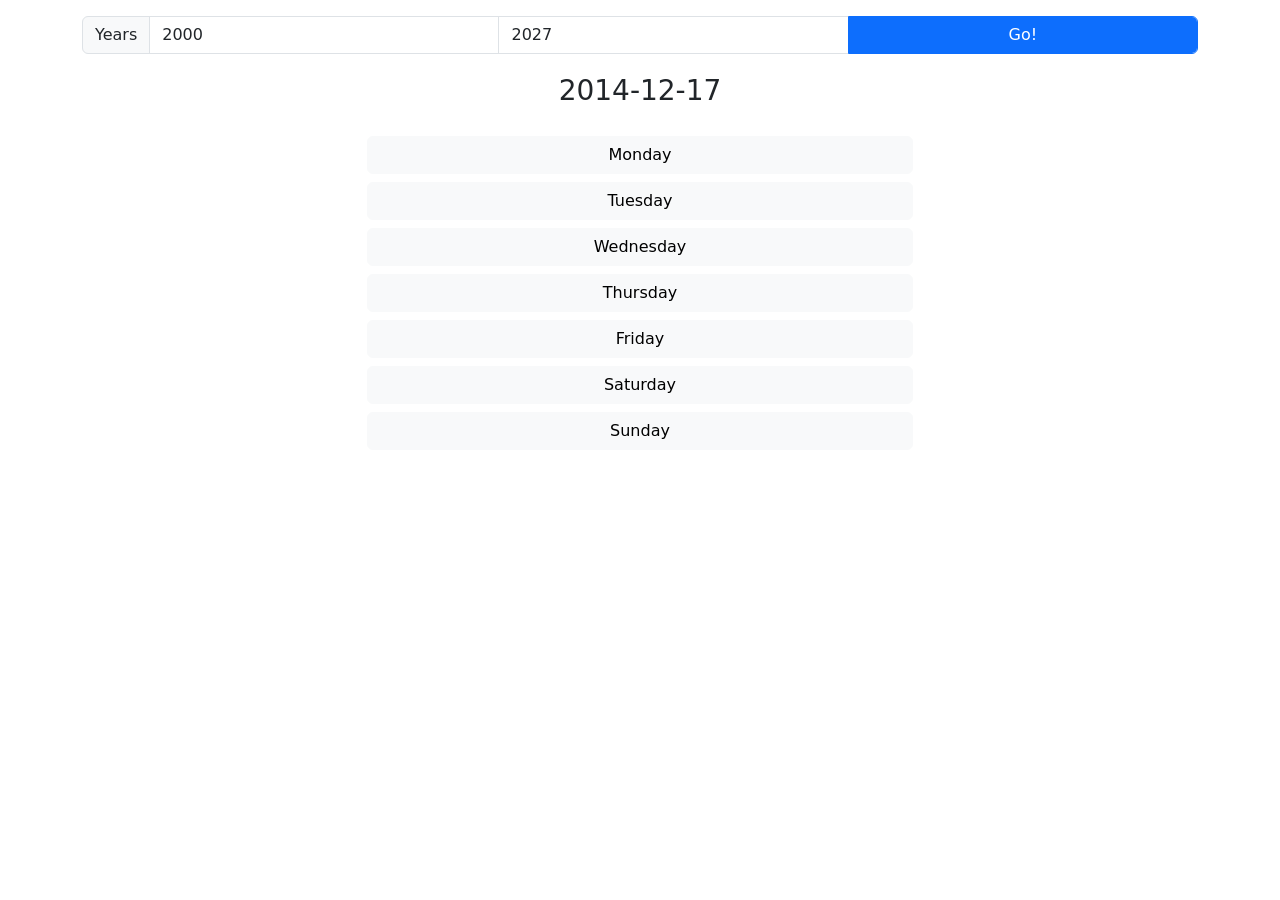
==== index.html @ c431f47e "prettify" ====
<!doctype html>
<html lang="en">
  <head>
    <meta charset="utf-8">
    <meta name="viewport" content="width=device-width, initial-scale=1">
    <title>Bootstrap demo</title>
    <link href="https://cdn.jsdelivr.net/npm/bootstrap@5.3.2/dist/css/bootstrap.min.css" rel="stylesheet" integrity="sha384-T3c6CoIi6uLrA9TneNEoa7RxnatzjcDSCmG1MXxSR1GAsXEV/Dwwykc2MPK8M2HN" crossorigin="anonymous">
  </head>
  <body>
    <div class="container mt-3">
        <div class="input-group mt-3">
            <span class="input-group-text">Years</span>
            <input type="text" aria-label="Year from" class="form-control" id="yearFrom" value="2000">
            <input type="text" aria-label="Year to" class="form-control" id="yearTo" value="2027">
            <button type="button" class="form-control btn btn-primary" onClick="generate()">Go!</button>
          </div>


        <div class="mt-3 fs-3 text-center" id="date"></div>

        <div class="container text-center mt-3" id="solutions">
            <button type="button" class="w-50 mt-2 btn btn-light" onclick="check(this)">Monday</button>
            <button type="button" class="w-50 mt-2 btn btn-light" onclick="check(this)">Tuesday</button>
            <button type="button" class="w-50 mt-2 btn btn-light" onclick="check(this)">Wednesday</button>
            <button type="button" class="w-50 mt-2 btn btn-light" onclick="check(this)">Thursday</button>
            <button type="button" class="w-50 mt-2 btn btn-light" onclick="check(this)">Friday</button>
            <button type="button" class="w-50 mt-2 btn btn-light" onclick="check(this)">Saturday</button>
            <button type="button" class="w-50 mt-2 btn btn-light" onclick="check(this)">Sunday</button>
        </div>

        <div id="solution" class="d-none"></div>
    </div>
    <script src="calendar-trick.js"></script>
    <script src="https://cdn.jsdelivr.net/npm/bootstrap@5.3.2/dist/js/bootstrap.bundle.min.js" integrity="sha384-C6RzsynM9kWDrMNeT87bh95OGNyZPhcTNXj1NW7RuBCsyN/o0jlpcV8Qyq46cDfL" crossorigin="anonymous"></script>
  </body>
</html>
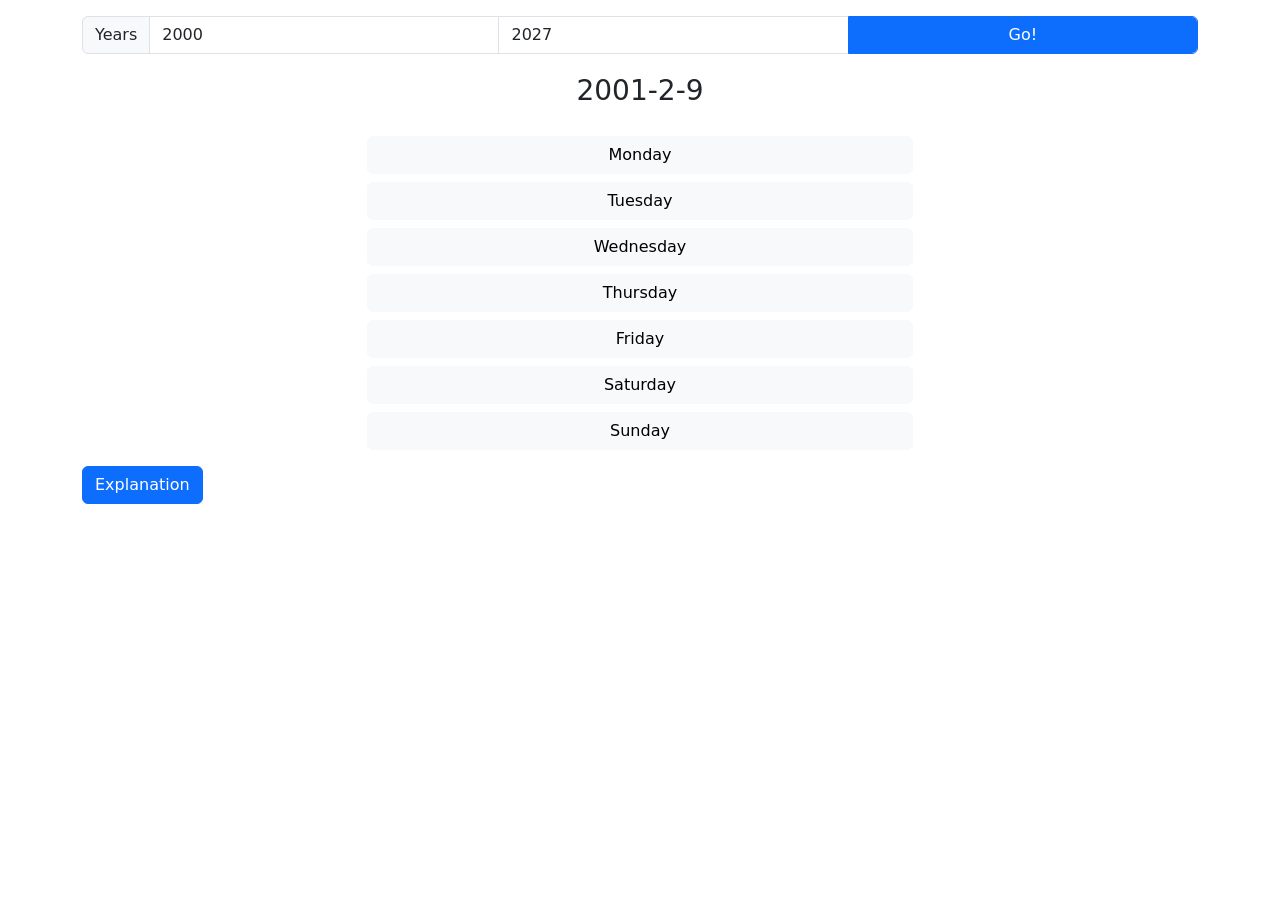
==== commit b1b49c56: "show help" ====
--- a/index.html
+++ b/index.html
@@ -28,7 +28,11 @@
             <button type="button" class="w-50 mt-2 btn btn-light" onclick="check(this)">Sunday</button>
         </div>
 
+        <button type="button" class="btn btn-primary mt-3" onclick="showHelp()">Explanation</button>
+        <p id="help" class="mt-3 ps-6"></p>
+
         <div id="solution" class="d-none"></div>
+
     </div>
     <script src="calendar-trick.js"></script>
     <script src="https://cdn.jsdelivr.net/npm/bootstrap@5.3.2/dist/js/bootstrap.bundle.min.js" integrity="sha384-C6RzsynM9kWDrMNeT87bh95OGNyZPhcTNXj1NW7RuBCsyN/o0jlpcV8Qyq46cDfL" crossorigin="anonymous"></script>
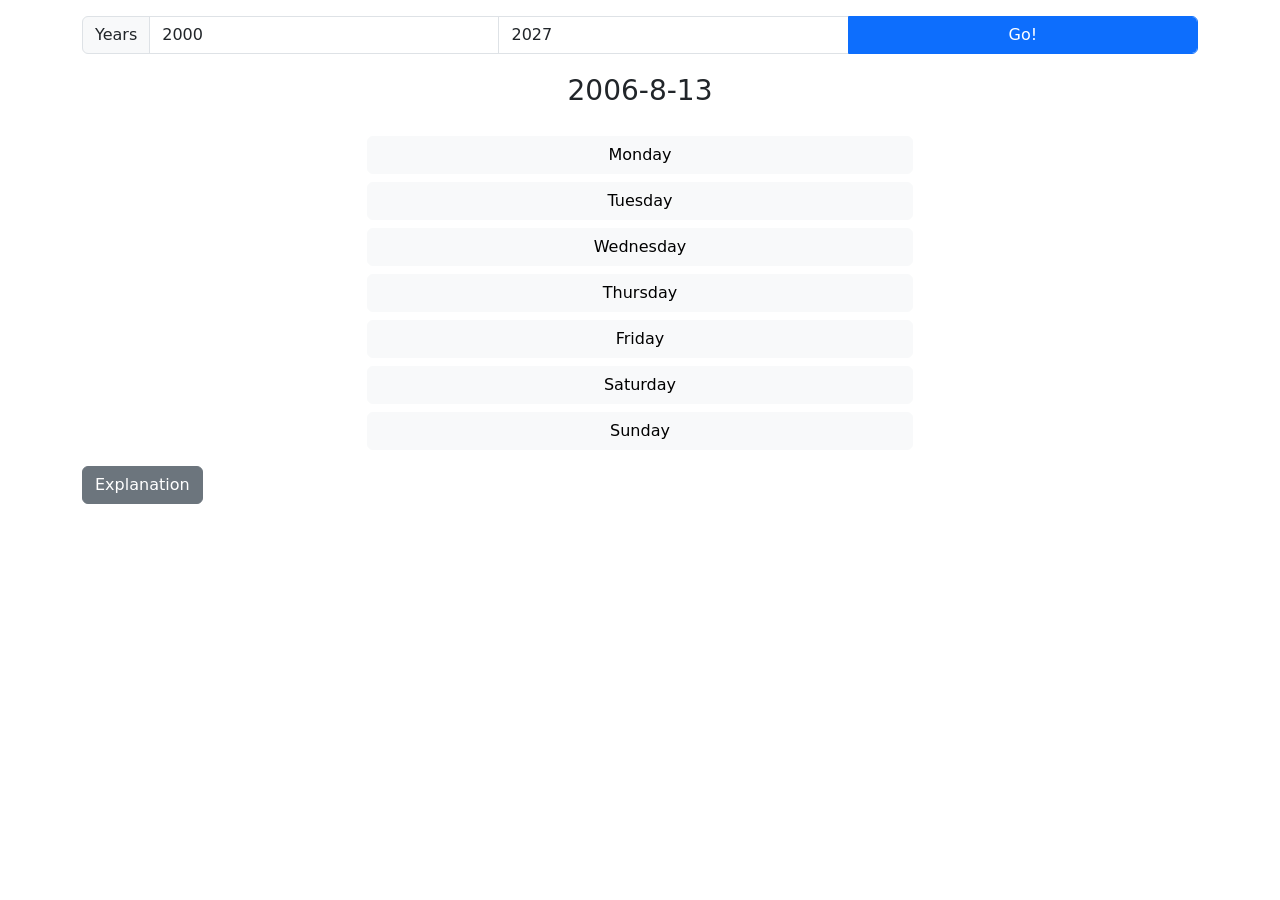
==== commit 6c6384aa: "change color" ====
--- a/index.html
+++ b/index.html
@@ -3,7 +3,7 @@
   <head>
     <meta charset="utf-8">
     <meta name="viewport" content="width=device-width, initial-scale=1">
-    <title>Bootstrap demo</title>
+    <title>Calendar Trick</title>
     <link href="https://cdn.jsdelivr.net/npm/bootstrap@5.3.2/dist/css/bootstrap.min.css" rel="stylesheet" integrity="sha384-T3c6CoIi6uLrA9TneNEoa7RxnatzjcDSCmG1MXxSR1GAsXEV/Dwwykc2MPK8M2HN" crossorigin="anonymous">
   </head>
   <body>
@@ -12,7 +12,7 @@
             <span class="input-group-text">Years</span>
             <input type="text" aria-label="Year from" class="form-control" id="yearFrom" value="2000">
             <input type="text" aria-label="Year to" class="form-control" id="yearTo" value="2027">
-            <button type="button" class="form-control btn btn-primary" onClick="generate()">Go!</button>
+            <button id="btn-go" type="button" class="form-control btn btn-primary" onClick="generate()">Go!</button>
           </div>
 
 
@@ -28,7 +28,7 @@
             <button type="button" class="w-50 mt-2 btn btn-light" onclick="check(this)">Sunday</button>
         </div>
 
-        <button type="button" class="btn btn-primary mt-3" onclick="showHelp()">Explanation</button>
+        <button type="button" class="btn btn-secondary mt-3" onclick="showHelp()">Explanation</button>
         <p id="help" class="mt-3 ps-6"></p>
 
         <div id="solution" class="d-none"></div>
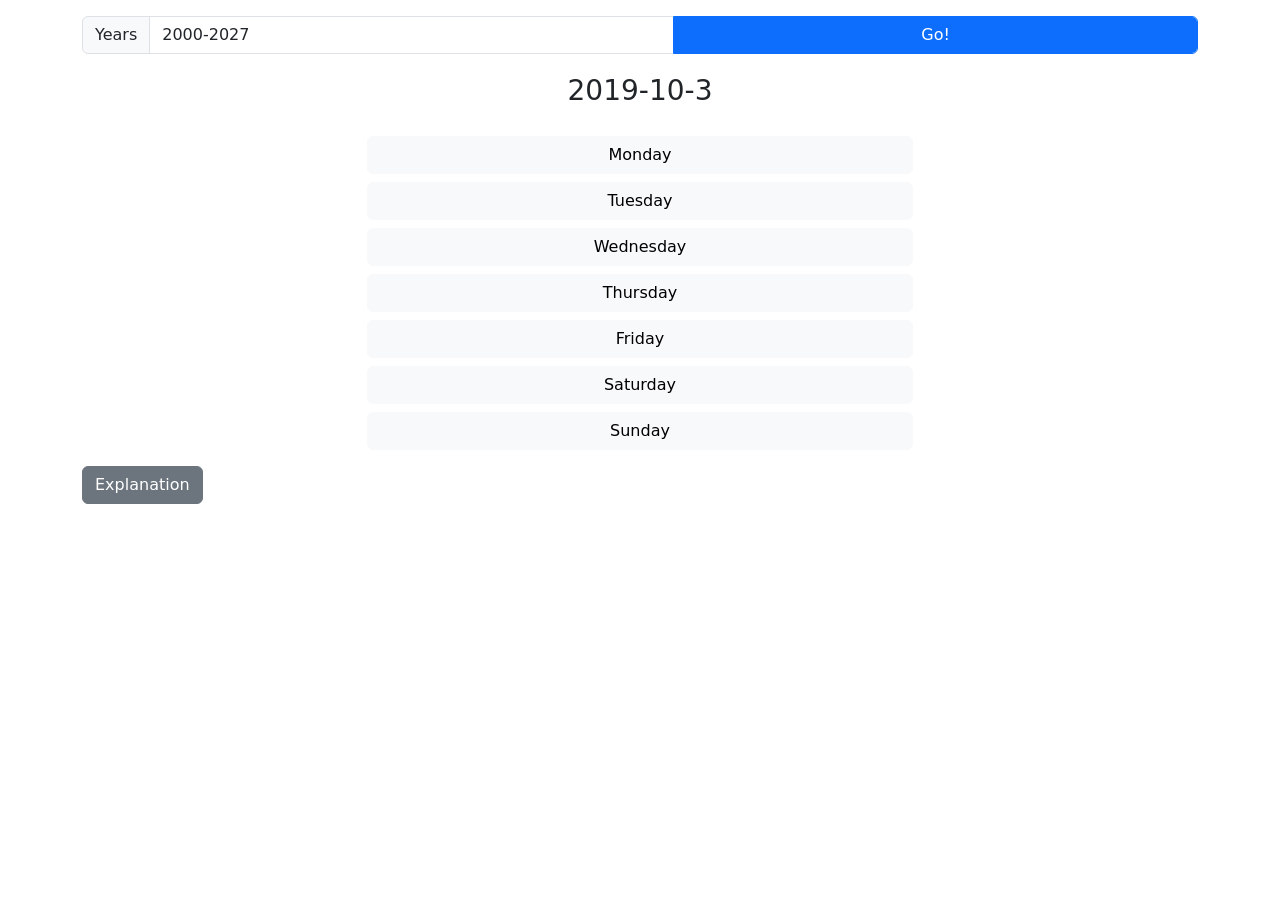
==== commit df0940d8: "use variable years input" ====
--- a/index.html
+++ b/index.html
@@ -10,11 +10,9 @@
     <div class="container mt-3">
         <div class="input-group mt-3">
             <span class="input-group-text">Years</span>
-            <input type="text" aria-label="Year from" class="form-control" id="yearFrom" value="2000">
-            <input type="text" aria-label="Year to" class="form-control" id="yearTo" value="2027">
+            <input type="text" aria-label="Years" class="form-control" id="years" value="2000-2027">
             <button id="btn-go" type="button" class="form-control btn btn-primary" onClick="generate()">Go!</button>
           </div>
-
 
         <div class="mt-3 fs-3 text-center" id="date"></div>
 
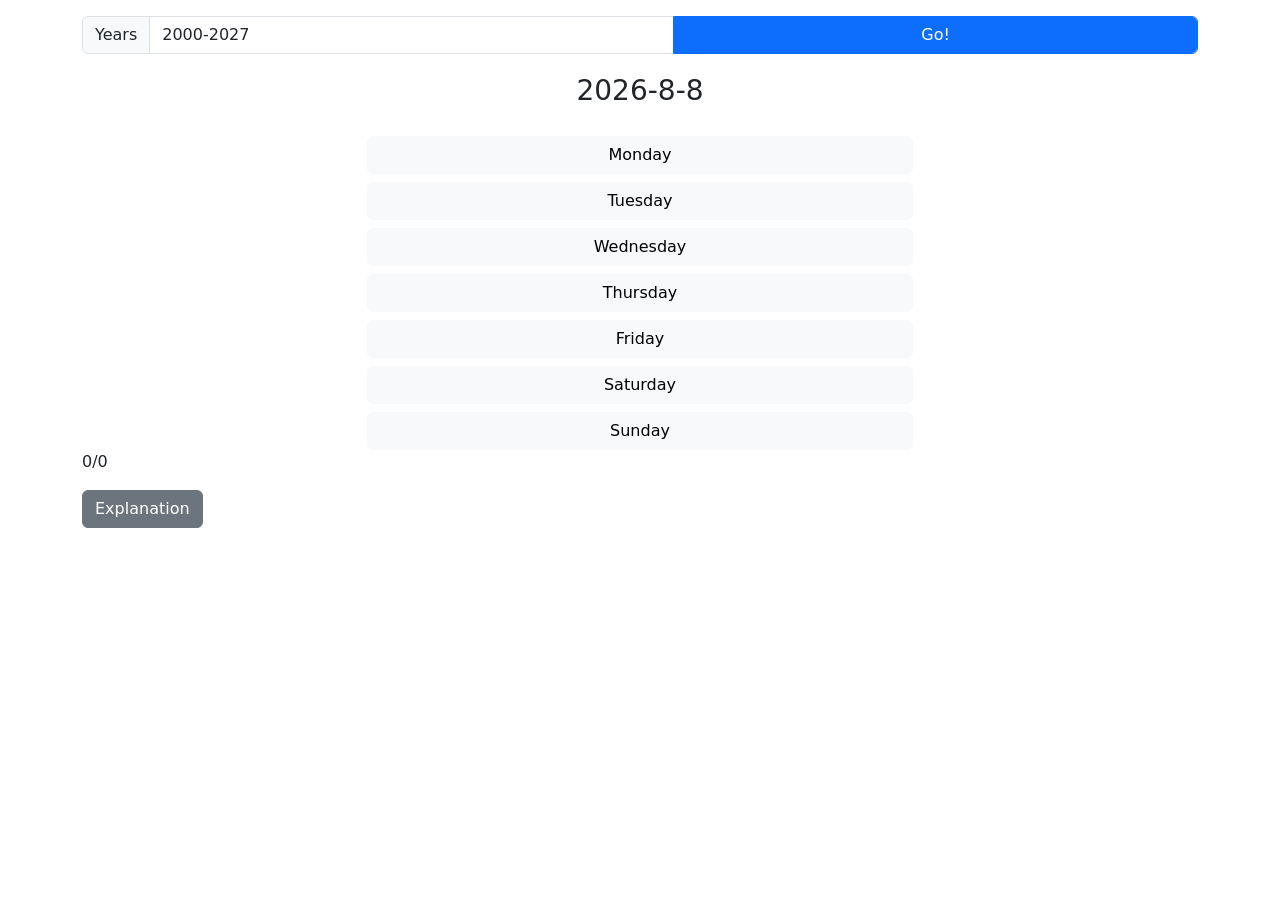
==== commit 07987ac9: "rudimentary score" ====
--- a/index.html
+++ b/index.html
@@ -26,6 +26,8 @@
             <button type="button" class="w-50 mt-2 btn btn-light" onclick="check(this)">Sunday</button>
         </div>
 
+        <div id="score"></div>
+
         <button type="button" class="btn btn-secondary mt-3" onclick="showHelp()">Explanation</button>
         <p id="help" class="mt-3 ps-6"></p>
 
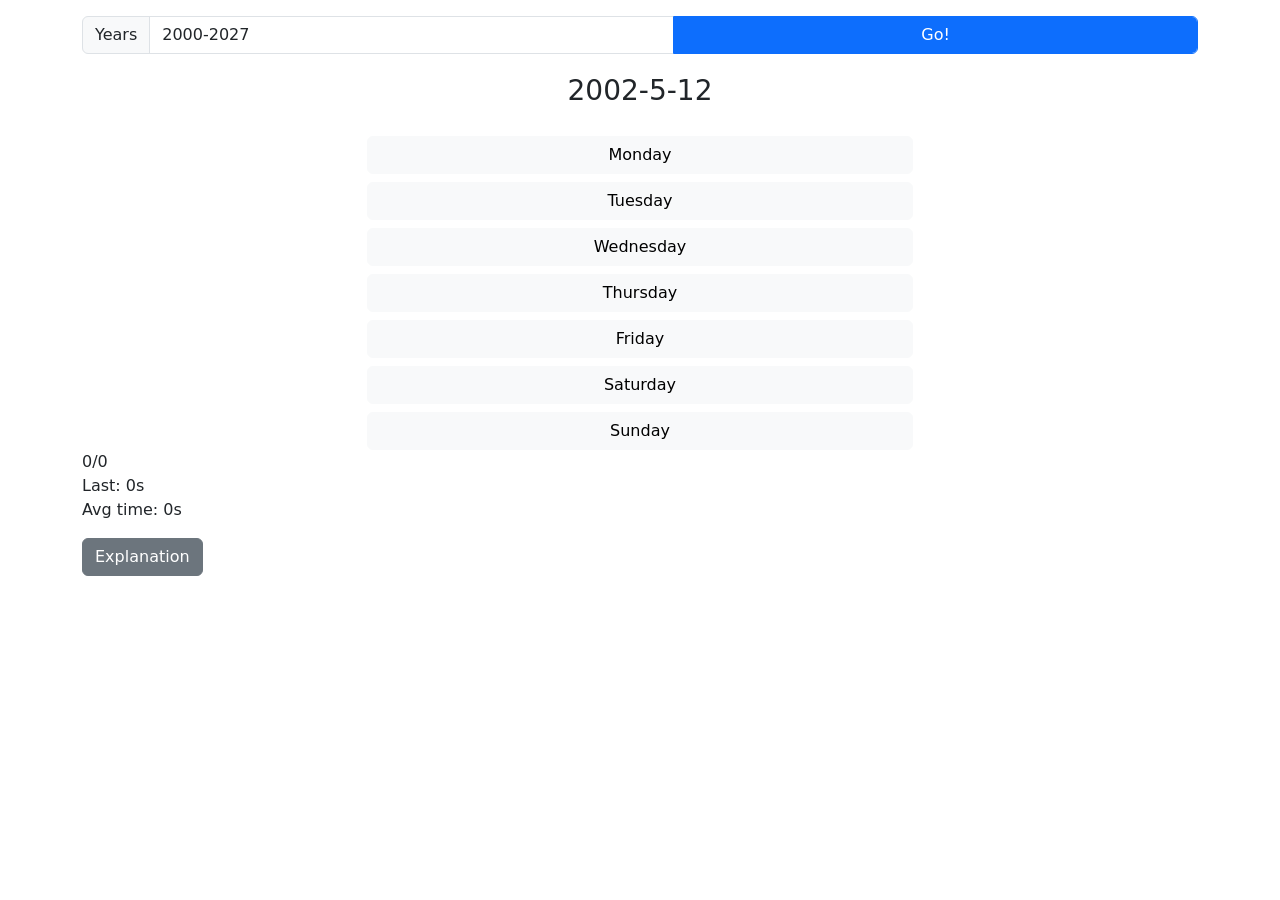
==== commit 446a8388: "fix error" ====
--- a/index.html
+++ b/index.html
@@ -27,6 +27,8 @@
         </div>
 
         <div id="score"></div>
+        <div>Last: <span id="last-time">0</span>s</div>
+        <div>Avg time: <span id="avg-time">0</span>s</div>
 
         <button type="button" class="btn btn-secondary mt-3" onclick="showHelp()">Explanation</button>
         <p id="help" class="mt-3 ps-6"></p>
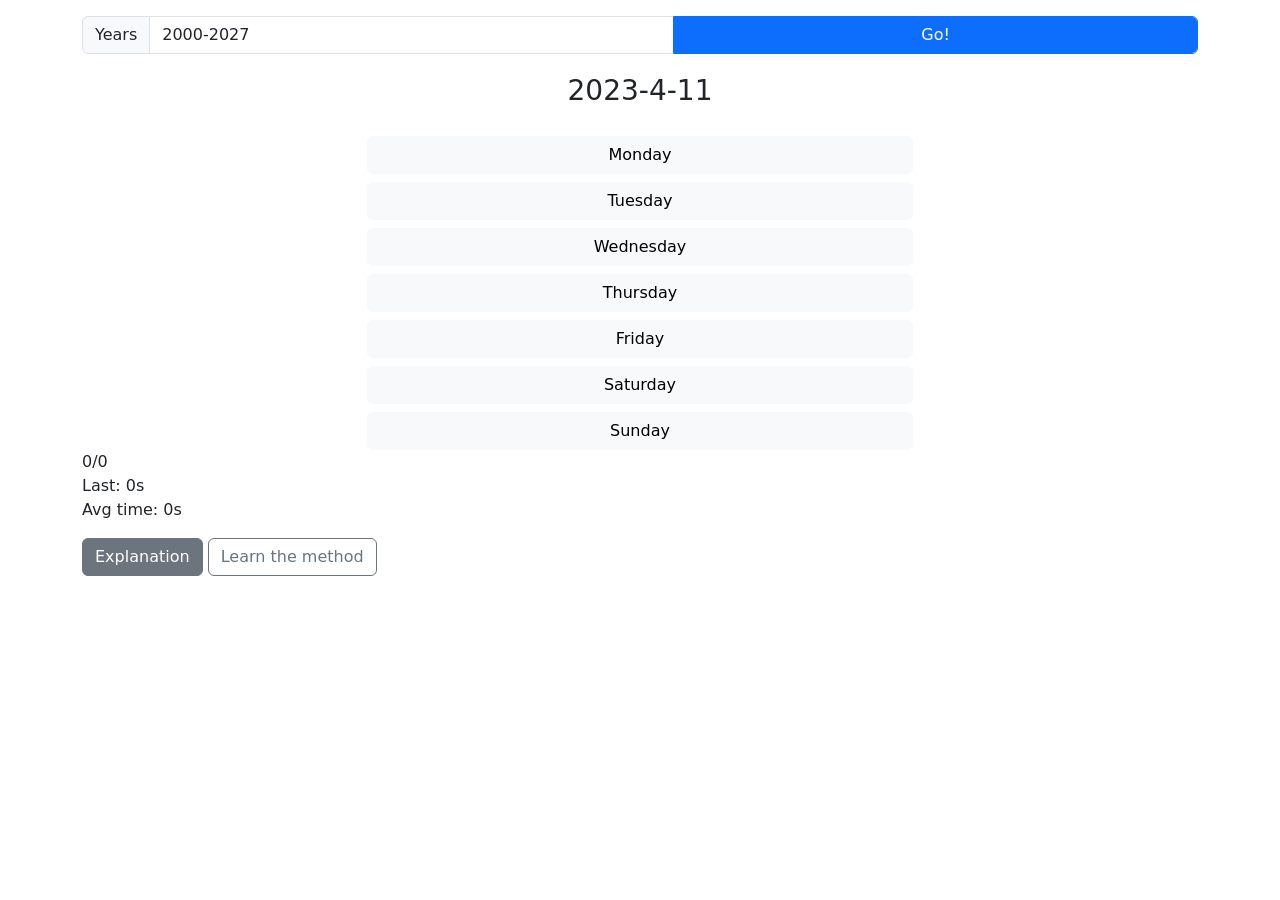
==== commit a77cd86e: "Add learning page with walkthrough, code sheet and drills Co-Authored-By: Claude Opus 5.5 <noreply@a" ====
--- a/index.html
+++ b/index.html
@@ -31,6 +31,7 @@
         <div>Avg time: <span id="avg-time">0</span>s</div>
 
         <button type="button" class="btn btn-secondary mt-3" onclick="showHelp()">Explanation</button>
+        <a class="btn btn-outline-secondary mt-3" href="learn.html">Learn the method</a>
         <p id="help" class="mt-3 ps-6"></p>
 
         <div id="solution" class="d-none"></div>
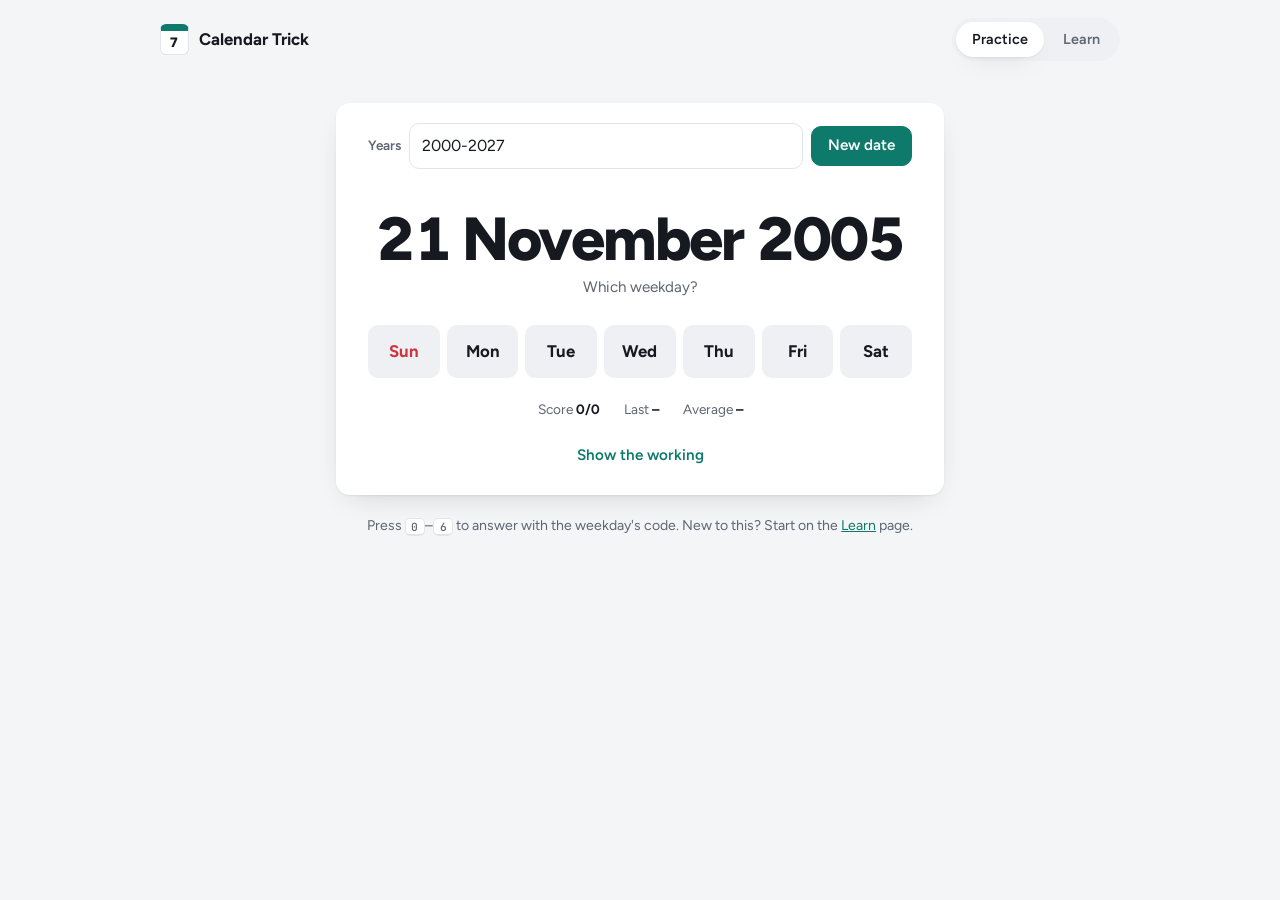
==== commit 23a783b3: "Redesign practice and learn pages with a shared stylesheet Drop Bootstrap in favour of one style.css" ====
--- a/index.html
+++ b/index.html
@@ -2,42 +2,61 @@
 <html lang="en">
   <head>
     <meta charset="utf-8">
-    <meta name="viewport" content="width=device-width, initial-scale=1">
+    <meta name="viewport" content="width=device-width, initial-scale=1, viewport-fit=cover">
     <title>Calendar Trick</title>
-    <link href="https://cdn.jsdelivr.net/npm/bootstrap@5.3.2/dist/css/bootstrap.min.css" rel="stylesheet" integrity="sha384-T3c6CoIi6uLrA9TneNEoa7RxnatzjcDSCmG1MXxSR1GAsXEV/Dwwykc2MPK8M2HN" crossorigin="anonymous">
+    <link rel="preconnect" href="https://fonts.googleapis.com">
+    <link rel="preconnect" href="https://fonts.gstatic.com" crossorigin>
+    <link rel="stylesheet" href="https://fonts.googleapis.com/css2?family=Figtree:wght@400;500;600;700;800&family=JetBrains+Mono:wght@500&display=swap">
+    <link rel="stylesheet" href="style.css">
   </head>
   <body>
-    <div class="container mt-3">
-        <div class="input-group mt-3">
-            <span class="input-group-text">Years</span>
-            <input type="text" aria-label="Years" class="form-control" id="years" value="2000-2027">
-            <button id="btn-go" type="button" class="form-control btn btn-primary" onClick="generate()">Go!</button>
-          </div>
+    <header class="site">
+      <a class="brand" href="index.html"><span class="brand-mark" aria-hidden="true">7</span>Calendar Trick</a>
+      <nav aria-label="Pages">
+        <a href="index.html" aria-current="page">Practice</a>
+        <a href="learn.html">Learn</a>
+      </nav>
+    </header>
 
-        <div class="mt-3 fs-3 text-center" id="date"></div>
+    <main class="wrap narrow">
+      <section class="trainer" aria-label="Practice">
+        <form class="range" onsubmit="generate(); return false;">
+          <label class="field-label" for="years">Years</label>
+          <input type="text" id="years" value="2000-2027" autocomplete="off" spellcheck="false">
+          <button id="btn-go" type="submit" class="primary">New date</button>
+        </form>
+        <p class="note" id="years-error" hidden>Enter years like 2000-2027 or 1999,2024. Years must be 1583 or later.</p>
 
-        <div class="container text-center mt-3" id="solutions">
-            <button type="button" class="w-50 mt-2 btn btn-light" onclick="check(this)">Monday</button>
-            <button type="button" class="w-50 mt-2 btn btn-light" onclick="check(this)">Tuesday</button>
-            <button type="button" class="w-50 mt-2 btn btn-light" onclick="check(this)">Wednesday</button>
-            <button type="button" class="w-50 mt-2 btn btn-light" onclick="check(this)">Thursday</button>
-            <button type="button" class="w-50 mt-2 btn btn-light" onclick="check(this)">Friday</button>
-            <button type="button" class="w-50 mt-2 btn btn-light" onclick="check(this)">Saturday</button>
-            <button type="button" class="w-50 mt-2 btn btn-light" onclick="check(this)">Sunday</button>
+        <div class="date-box">
+          <div class="prompt" id="date"></div>
+          <div class="prompt-sub">Which weekday?</div>
         </div>
 
-        <div id="score"></div>
-        <div>Last: <span id="last-time">0</span>s</div>
-        <div>Avg time: <span id="avg-time">0</span>s</div>
+        <div class="answers" id="solutions">
+          <button type="button" class="sun" data-day="0" onclick="check(this)">Sun</button>
+          <button type="button" data-day="1" onclick="check(this)">Mon</button>
+          <button type="button" data-day="2" onclick="check(this)">Tue</button>
+          <button type="button" data-day="3" onclick="check(this)">Wed</button>
+          <button type="button" data-day="4" onclick="check(this)">Thu</button>
+          <button type="button" data-day="5" onclick="check(this)">Fri</button>
+          <button type="button" data-day="6" onclick="check(this)">Sat</button>
+        </div>
 
-        <button type="button" class="btn btn-secondary mt-3" onclick="showHelp()">Explanation</button>
-        <a class="btn btn-outline-secondary mt-3" href="learn.html">Learn the method</a>
-        <p id="help" class="mt-3 ps-6"></p>
+        <div class="stats">
+          <span>Score <b id="score">0/0</b></span>
+          <span>Last <b id="last-time">–</b></span>
+          <span>Average <b id="avg-time">–</b></span>
+        </div>
 
-        <div id="solution" class="d-none"></div>
+        <div class="trainer-foot">
+          <button type="button" class="link" id="help-btn" onclick="toggleHelp()">Show the working</button>
+          <div id="help" class="working" hidden></div>
+        </div>
+      </section>
 
-    </div>
+      <p class="hint">Press <kbd>0</kbd>–<kbd>6</kbd> to answer with the weekday's code. New to this? Start on the <a href="learn.html">Learn</a> page.</p>
+    </main>
+
     <script src="calendar-trick.js"></script>
-    <script src="https://cdn.jsdelivr.net/npm/bootstrap@5.3.2/dist/js/bootstrap.bundle.min.js" integrity="sha384-C6RzsynM9kWDrMNeT87bh95OGNyZPhcTNXj1NW7RuBCsyN/o0jlpcV8Qyq46cDfL" crossorigin="anonymous"></script>
   </body>
 </html>
--- a/style.css
+++ b/style.css
@@ -0,0 +1,417 @@
+/* Shared look for the practice and learn pages.
+   Layout: a slim header with page switcher, then one centered column of white surfaces on a cool grey ground.
+   One teal accent; Sunday red follows the printed-calendar convention. */
+:root {
+  --bg: #f4f5f7;
+  --surface: #ffffff;
+  --surface-2: #eef0f3;
+  --ink: #161a20;
+  --muted: #5d6672;
+  --line: #e1e4e9;
+  --accent: #0e7a6b;
+  --accent-ink: #ffffff;
+  --accent-soft: #dff1ec;
+  --sunday: #cf343e;
+  --good: #14804a;
+  --good-soft: #def3e6;
+  --bad: #cf343e;
+  --bad-soft: #fbe4e5;
+  --shadow: 0 1px 2px rgba(22, 26, 32, 0.06), 0 10px 28px -14px rgba(22, 26, 32, 0.22);
+  --radius: 14px;
+
+  --sans: "Figtree", system-ui, -apple-system, "Segoe UI", Roboto, sans-serif;
+  --mono: "JetBrains Mono", ui-monospace, "SF Mono", Menlo, monospace;
+}
+@media (prefers-color-scheme: dark) {
+  :root {
+    --bg: #0f1216;
+    --surface: #181c22;
+    --surface-2: #222730;
+    --ink: #e8ebef;
+    --muted: #9aa3ae;
+    --line: #2b313a;
+    --accent: #4cc9b0;
+    --accent-ink: #06201b;
+    --accent-soft: #133029;
+    --sunday: #ff7b82;
+    --good: #5ad08f;
+    --good-soft: #143022;
+    --bad: #ff7b82;
+    --bad-soft: #3a1d21;
+    --shadow: 0 1px 2px rgba(0, 0, 0, 0.4), 0 10px 28px -14px rgba(0, 0, 0, 0.7);
+    color-scheme: dark;
+  }
+}
+
+*, *::before, *::after { box-sizing: border-box; }
+[hidden] { display: none !important; }
+body {
+  margin: 0;
+  background: var(--bg);
+  color: var(--ink);
+  font: 400 1rem/1.55 var(--sans);
+  -webkit-font-smoothing: antialiased;
+}
+a { color: var(--accent); }
+:focus-visible { outline: 2px solid var(--accent); outline-offset: 2px; }
+
+/* ---------- Header ---------- */
+
+.site {
+  max-width: 62rem;
+  margin: 0 auto;
+  padding-block: 1.1rem;
+  padding-left: max(16px, env(safe-area-inset-left, 0px));
+  padding-right: max(16px, env(safe-area-inset-right, 0px));
+  display: flex;
+  align-items: center;
+  justify-content: space-between;
+  gap: 1rem;
+  flex-wrap: wrap;
+}
+.brand {
+  display: inline-flex;
+  align-items: center;
+  gap: 0.65rem;
+  font-weight: 700;
+  font-size: 1.05rem;
+  color: var(--ink);
+  text-decoration: none;
+}
+.brand-mark {
+  display: grid;
+  place-items: center;
+  width: 1.8rem;
+  height: 1.95rem;
+  background: var(--surface);
+  border: 1px solid var(--line);
+  border-top: 7px solid var(--accent);
+  border-radius: 6px;
+  font: 800 0.85rem/1 var(--sans);
+  color: var(--ink);
+}
+.site nav { display: flex; gap: 0.2rem; background: var(--surface-2); padding: 0.25rem; border-radius: 999px; }
+.site nav a {
+  padding: 0.42rem 1rem;
+  border-radius: 999px;
+  color: var(--muted);
+  text-decoration: none;
+  font-weight: 600;
+  font-size: 0.9rem;
+}
+.site nav a:hover { color: var(--ink); }
+.site nav a[aria-current="page"] { background: var(--surface); color: var(--ink); box-shadow: var(--shadow); }
+
+/* ---------- Page ---------- */
+
+.wrap {
+  max-width: 62rem;
+  margin: 0 auto;
+  padding-block: 1.5rem 4rem;
+  padding-left: max(16px, env(safe-area-inset-left, 0px));
+  padding-right: max(16px, env(safe-area-inset-right, 0px));
+  display: grid;
+  gap: 3.5rem;
+}
+.wrap.narrow { max-width: 40rem; gap: 1.25rem; }
+
+h1 { font: 800 clamp(2rem, 5.5vw, 3rem)/1.06 var(--sans); letter-spacing: -0.025em; margin: 0.45rem 0 0.9rem; text-wrap: balance; }
+h2 { font: 800 1.65rem/1.15 var(--sans); letter-spacing: -0.015em; margin: 0; text-wrap: balance; }
+h3 { font: 700 0.72rem/1.2 var(--sans); text-transform: uppercase; letter-spacing: 0.09em; color: var(--muted); margin: 0; }
+.eyebrow { font: 700 0.75rem/1 var(--sans); text-transform: uppercase; letter-spacing: 0.1em; color: var(--accent); margin: 0; }
+.lede { color: var(--muted); margin: 0.35rem 0 0; max-width: 62ch; }
+.formula {
+  display: inline-block;
+  margin: 0;
+  padding: 0.55rem 0.85rem;
+  font: 500 0.92rem/1.5 var(--mono);
+  color: var(--muted);
+  background: var(--surface);
+  border: 1px solid var(--line);
+  border-radius: 10px;
+}
+.formula b { font-weight: inherit; color: var(--accent); }
+.toc { display: flex; flex-wrap: wrap; gap: 0.4rem 1.25rem; margin-top: 1.1rem; font-weight: 600; font-size: 0.92rem; }
+.toc a { text-decoration: none; }
+.toc a:hover { text-decoration: underline; }
+section { display: grid; gap: 1.25rem; }
+.sec-head { display: flex; justify-content: space-between; align-items: end; gap: 0.75rem 1rem; flex-wrap: wrap; }
+
+/* ---------- Controls ---------- */
+
+button {
+  font: 600 0.95rem/1 var(--sans);
+  color: var(--ink);
+  background: var(--surface);
+  border: 1px solid var(--line);
+  border-radius: 10px;
+  padding: 0.7rem 1rem;
+  cursor: pointer;
+  transition: background-color 0.15s, border-color 0.15s, transform 0.05s;
+}
+button:hover { background: var(--surface-2); }
+button:active { transform: translateY(1px); }
+button.primary { background: var(--accent); border-color: var(--accent); color: var(--accent-ink); }
+button.primary:hover { background: var(--accent); filter: brightness(1.08); }
+button.link { background: none; border: 0; padding: 0.4rem 0; color: var(--accent); }
+button.link:hover { text-decoration: underline; background: none; }
+button:disabled { opacity: 0.45; cursor: default; transform: none; }
+button:disabled:hover { background: var(--surface); filter: none; }
+button.primary:disabled:hover { background: var(--accent); }
+button.armed, button.armed:hover { background: var(--bad-soft); border-color: var(--bad); color: var(--bad); }
+input, select {
+  font: inherit;
+  color: var(--ink);
+  background: var(--surface);
+  border: 1px solid var(--line);
+  border-radius: 10px;
+  padding: 0.6rem 0.75rem;
+}
+input:focus, select:focus { outline: none; border-color: var(--accent); box-shadow: 0 0 0 3px var(--accent-soft); }
+.field-label { font-weight: 600; font-size: 0.85rem; color: var(--muted); }
+
+/* ---------- Quiz parts (practice + drills) ---------- */
+
+.prompt {
+  font: 800 clamp(2.3rem, 9vw, 3.8rem)/1.05 var(--sans);
+  letter-spacing: -0.03em;
+  text-align: center;
+  font-variant-numeric: tabular-nums;
+  overflow-wrap: anywhere;
+}
+.prompt-sub { text-align: center; color: var(--muted); font-size: 0.95rem; min-height: 1.5em; }
+.answers { display: grid; grid-template-columns: repeat(7, minmax(0, 1fr)); gap: 0.45rem; }
+.answers button {
+  padding: 1.05rem 0;
+  font: 700 1.05rem/1 var(--sans);
+  background: var(--surface-2);
+  border-color: transparent;
+}
+.answers button:hover:not(:disabled) { background: var(--surface-2); border-color: var(--accent); }
+.answers button.sun { color: var(--sunday); }
+.answers button.right, .answers button.right:hover { background: var(--good-soft); border-color: var(--good); color: var(--good); }
+.answers button.wrong, .answers button.wrong:hover { background: var(--bad-soft); border-color: var(--bad); color: var(--bad); opacity: 1; }
+.feedback { min-height: 2.75rem; display: grid; gap: 0.6rem; justify-items: center; text-align: center; }
+.feedback .ok { color: var(--good); font-weight: 700; }
+.feedback .no { color: var(--bad); font-weight: 700; }
+.feedback .why { font: 500 0.88rem/1.55 var(--mono); max-width: 60ch; overflow-wrap: anywhere; }
+.fb-actions { display: flex; gap: 0.5rem; flex-wrap: wrap; justify-content: center; }
+.stats {
+  display: flex;
+  flex-wrap: wrap;
+  justify-content: center;
+  gap: 0.4rem 1.5rem;
+  font-size: 0.85rem;
+  color: var(--muted);
+  font-variant-numeric: tabular-nums;
+}
+.stats b { color: var(--ink); font-weight: 700; }
+.hint { color: var(--muted); font-size: 0.88rem; text-align: center; margin: 0; }
+kbd { font: 500 0.8em var(--mono); background: var(--surface); border: 1px solid var(--line); border-bottom-width: 2px; border-radius: 5px; padding: 0.05rem 0.35rem; }
+
+@media (max-width: 480px) {
+  .answers { gap: 0.3rem; }
+  .answers button { font-size: 0.9rem; padding: 0.95rem 0; }
+}
+
+/* ---------- Practice page ---------- */
+
+.trainer {
+  background: var(--surface);
+  border-radius: var(--radius);
+  box-shadow: var(--shadow);
+  padding: 1.25rem clamp(1rem, 4vw, 2rem) 1.6rem;
+  display: grid;
+  gap: 1.35rem;
+}
+.range { display: flex; gap: 0.5rem; align-items: center; flex-wrap: wrap; }
+.range input { flex: 1 1 9rem; min-width: 0; }
+.date-box { display: grid; gap: 0.35rem; padding-block: 1rem 0.25rem; }
+.trainer-foot { display: grid; gap: 0.75rem; justify-items: center; }
+.working { display: grid; gap: 0.85rem; width: 100%; border-top: 1px solid var(--line); padding-top: 1.1rem; }
+.working-steps { list-style: none; margin: 0; padding: 0; display: grid; }
+.working-steps li {
+  display: grid;
+  grid-template-columns: 7.5rem minmax(0, 1fr) auto;
+  gap: 0.75rem;
+  align-items: baseline;
+  padding: 0.55rem 0;
+  border-bottom: 1px solid var(--line);
+}
+.w-label { font: 700 0.72rem/1.2 var(--sans); text-transform: uppercase; letter-spacing: 0.08em; color: var(--muted); }
+.w-text { font: 500 0.86rem/1.4 var(--mono); overflow-wrap: anywhere; }
+.w-val { font: 800 1.1rem/1 var(--sans); color: var(--accent); font-variant-numeric: tabular-nums; }
+.w-total { margin: 0; font-weight: 600; }
+.w-total b { color: var(--accent); }
+@media (max-width: 480px) {
+  .working-steps li { grid-template-columns: minmax(0, 1fr) auto; gap: 0.2rem 0.75rem; }
+  .w-label { grid-column: 1 / -1; }
+}
+
+/* ---------- Learn page: walkthrough ---------- */
+
+.controls { display: flex; flex-wrap: wrap; gap: 0.5rem; align-items: center; }
+.note { color: var(--bad); font-size: 0.9rem; margin: 0; }
+.walk { display: grid; grid-template-columns: 14rem minmax(0, 1fr); gap: 1.75rem; align-items: start; }
+.aside { display: grid; gap: 1.25rem; justify-items: center; position: sticky; top: 1rem; }
+.walk-main { display: grid; gap: 1rem; min-width: 0; }
+
+.sheet {
+  width: 100%;
+  max-width: 12.5rem;
+  background: var(--surface);
+  border-radius: var(--radius);
+  box-shadow: var(--shadow);
+  overflow: hidden;
+  text-align: center;
+}
+.sheet-band {
+  display: flex;
+  justify-content: space-between;
+  padding: 0.6rem 0.9rem;
+  background: var(--accent);
+  color: var(--accent-ink);
+  font: 700 0.8rem/1 var(--sans);
+  letter-spacing: 0.09em;
+  text-transform: uppercase;
+}
+.sheet-day { font: 800 5.5rem/1 var(--sans); letter-spacing: -0.04em; padding: 0.9rem 0 0.3rem; font-variant-numeric: tabular-nums; }
+.sheet-wd { font: 700 0.78rem/1 var(--sans); letter-spacing: 0.12em; text-transform: uppercase; color: var(--muted); padding-bottom: 1.15rem; }
+.sheet.solved .sheet-wd { color: var(--ink); }
+.sheet.is-sunday .sheet-day, .sheet.solved.is-sunday .sheet-wd { color: var(--sunday); }
+
+.dial-box { display: grid; gap: 0.4rem; justify-items: center; width: 100%; }
+#dial { width: 100%; max-width: 12.5rem; height: auto; display: block; }
+.dial-ring { fill: var(--surface); stroke: var(--line); stroke-width: 1; }
+.dial-label { fill: var(--muted); font: 700 10.5px var(--sans); letter-spacing: 0.04em; text-anchor: middle; dominant-baseline: central; }
+.dial-num { fill: var(--muted); font: 500 9.5px var(--mono); text-anchor: middle; dominant-baseline: central; opacity: 0.7; }
+.dial-label.sun { fill: var(--sunday); }
+.dial-label.on, .dial-num.on { fill: var(--accent); opacity: 1; }
+.needle-line { stroke: var(--accent); stroke-width: 3; stroke-linecap: round; }
+.needle-tip, .hub { fill: var(--accent); }
+#needle { transform-box: view-box; transform-origin: 100px 100px; transition: transform 0.55s cubic-bezier(0.3, 0.7, 0.3, 1); }
+.dial-cap { font-size: 0.82rem; color: var(--muted); text-align: center; margin: 0; font-variant-numeric: tabular-nums; }
+.dial-cap b { color: var(--ink); }
+
+.steps { list-style: none; margin: 0; padding: 0; display: grid; gap: 0.5rem; counter-reset: step; }
+.step {
+  display: grid;
+  grid-template-columns: 1.75rem minmax(0, 1fr) auto;
+  gap: 0.85rem;
+  align-items: start;
+  padding: 0.85rem 1rem;
+  background: var(--surface);
+  border: 1px solid var(--line);
+  border-radius: 12px;
+}
+.step::before {
+  counter-increment: step;
+  content: counter(step);
+  display: grid;
+  place-items: center;
+  width: 1.75rem;
+  height: 1.75rem;
+  border-radius: 50%;
+  background: var(--surface-2);
+  font: 700 0.8rem/1 var(--sans);
+  color: var(--muted);
+}
+.step[data-state="shown"]::before { background: var(--accent-soft); color: var(--accent); }
+.step-main { min-width: 0; }
+.step-label { font: 700 0.72rem/1.2 var(--sans); text-transform: uppercase; letter-spacing: 0.08em; color: var(--muted); }
+.step-q { margin-top: 0.15rem; }
+.step-a { font: 500 0.88rem/1.5 var(--mono); color: var(--accent); margin-top: 0.3rem; overflow-wrap: anywhere; }
+.step-val { font: 800 1.5rem/1.2 var(--sans); font-variant-numeric: tabular-nums; min-width: 2.6ch; text-align: right; }
+.step[data-state="hidden"] { opacity: 0.5; }
+.step[data-state="hidden"] .step-a, .step[data-state="next"] .step-a { display: none; }
+.step[data-state="hidden"] .step-val, .step[data-state="next"] .step-val { color: var(--line); }
+.step[data-state="next"] { border-color: var(--accent); box-shadow: 0 0 0 3px var(--accent-soft); cursor: pointer; }
+.step[data-state="next"]::after { content: "Tap to reveal"; grid-column: 2; font: 600 0.75rem var(--sans); color: var(--accent); }
+.step-actions { display: flex; gap: 0.5rem; flex-wrap: wrap; }
+
+@media (max-width: 720px) {
+  .walk { grid-template-columns: minmax(0, 1fr); }
+  .aside { grid-template-columns: 1fr 1fr; align-items: center; position: static; }
+  .sheet-day { font-size: 4.2rem; }
+}
+
+/* ---------- Learn page: code sheet ---------- */
+
+.toggle { display: inline-flex; gap: 0.5rem; align-items: center; font-size: 0.92rem; font-weight: 600; color: var(--muted); cursor: pointer; }
+.toggle input { width: 1.05rem; height: 1.05rem; accent-color: var(--accent); }
+.ref-grid { display: grid; grid-template-columns: repeat(auto-fit, minmax(min(100%, 17rem), 1fr)); gap: 1rem; }
+.ref {
+  background: var(--surface);
+  border-radius: var(--radius);
+  box-shadow: var(--shadow);
+  padding: 1.1rem 1.2rem 1.2rem;
+  display: grid;
+  gap: 0.75rem;
+  align-content: start;
+  min-width: 0;
+}
+.table-scroll { overflow-x: auto; }
+.codes { width: 100%; border-collapse: collapse; font-size: 0.92rem; font-variant-numeric: tabular-nums; }
+.codes th, .codes td { padding: 0.4rem 0.3rem; border-bottom: 1px solid var(--line); text-align: left; white-space: nowrap; }
+.codes tr:last-child > * { border-bottom: 0; }
+.codes th { font-weight: 500; color: var(--muted); }
+.codes.grid7 th, .codes.grid7 td { text-align: center; }
+.codes .sun { color: var(--sunday); }
+.codes td.num { text-align: right; }
+.c { display: inline-block; min-width: 1.4em; text-align: center; font-weight: 800; color: var(--accent); border-radius: 5px; }
+body.covered .c { color: transparent; background: var(--surface-2); cursor: pointer; }
+body.covered .c.peek { color: var(--accent); background: var(--accent-soft); }
+.tip { font-size: 0.9rem; color: var(--muted); margin: 0; }
+.tip strong { color: var(--ink); font-weight: 700; }
+.tip .c { min-width: 0; padding: 0 0.2em; }
+
+/* ---------- Learn page: drills ---------- */
+
+.tabs { display: flex; flex-wrap: wrap; gap: 0.4rem; }
+.tab { display: inline-flex; align-items: center; gap: 0.5rem; border-radius: 999px; padding: 0.5rem 0.9rem; font-size: 0.9rem; }
+.tab .n { font-size: 0.72rem; font-weight: 600; color: var(--muted); font-variant-numeric: tabular-nums; }
+.tab[aria-selected="true"], .tab[aria-selected="true"]:hover { background: var(--ink); border-color: var(--ink); color: var(--bg); }
+.tab[aria-selected="true"] .n { color: var(--bg); opacity: 0.7; }
+.drill {
+  background: var(--surface);
+  border-radius: var(--radius);
+  box-shadow: var(--shadow);
+  padding: 1.4rem clamp(1rem, 3vw, 1.75rem) 1.5rem;
+  display: grid;
+  gap: 1.1rem;
+}
+.drill-top { display: flex; justify-content: space-between; gap: 0.6rem 1rem; flex-wrap: wrap; align-items: center; color: var(--muted); font-size: 0.93rem; }
+.drill-top p { margin: 0; max-width: 60ch; }
+.drill-opts { display: flex; gap: 0.5rem; align-items: center; }
+.prompt-wrap { display: grid; gap: 0.3rem; justify-items: center; padding-block: 0.75rem; }
+.number-answer { display: flex; gap: 0.5rem; justify-content: center; grid-column: 1 / -1; }
+.number-answer input { width: 6rem; font: 800 1.6rem/1 var(--sans); text-align: center; }
+.number-answer input.right { border-color: var(--good); color: var(--good); background: var(--good-soft); }
+.number-answer input.wrong { border-color: var(--bad); color: var(--bad); background: var(--bad-soft); }
+.mastery { display: grid; gap: 0.65rem; justify-items: center; border-top: 1px solid var(--line); padding-top: 1.1rem; }
+.mastery-label { font-size: 0.82rem; color: var(--muted); text-align: center; }
+.chips { display: flex; flex-wrap: wrap; gap: 0.3rem; justify-content: center; }
+.chip {
+  min-width: 2.4rem;
+  padding: 0.38rem 0.5rem;
+  border: 1px solid var(--line);
+  border-radius: 6px;
+  font: 600 0.72rem/1 var(--sans);
+  color: var(--muted);
+  text-align: center;
+  font-variant-numeric: tabular-nums;
+}
+.chip.miss { background: var(--bad-soft); border-color: transparent; color: var(--bad); }
+.chip.learning { background: var(--accent-soft); border-color: transparent; color: var(--accent); }
+.chip.done { background: var(--good-soft); border-color: transparent; color: var(--good); }
+.meter { width: min(22rem, 100%); height: 8px; background: var(--surface-2); border-radius: 4px; overflow: hidden; }
+.meter span { display: block; height: 100%; background: var(--good); }
+.legend { display: flex; flex-wrap: wrap; gap: 0.3rem 0.9rem; justify-content: center; font-size: 0.75rem; color: var(--muted); }
+.legend i { display: inline-block; width: 0.7rem; height: 0.7rem; margin-right: 0.3rem; border-radius: 3px; border: 1px solid var(--line); vertical-align: -0.05rem; }
+.legend .l-miss { background: var(--bad-soft); border-color: var(--bad); }
+.legend .l-learning { background: var(--accent-soft); border-color: var(--accent); }
+.legend .l-done { background: var(--good-soft); border-color: var(--good); }
+
+@media (prefers-reduced-motion: reduce) {
+  #needle, button { transition: none; }
+}
